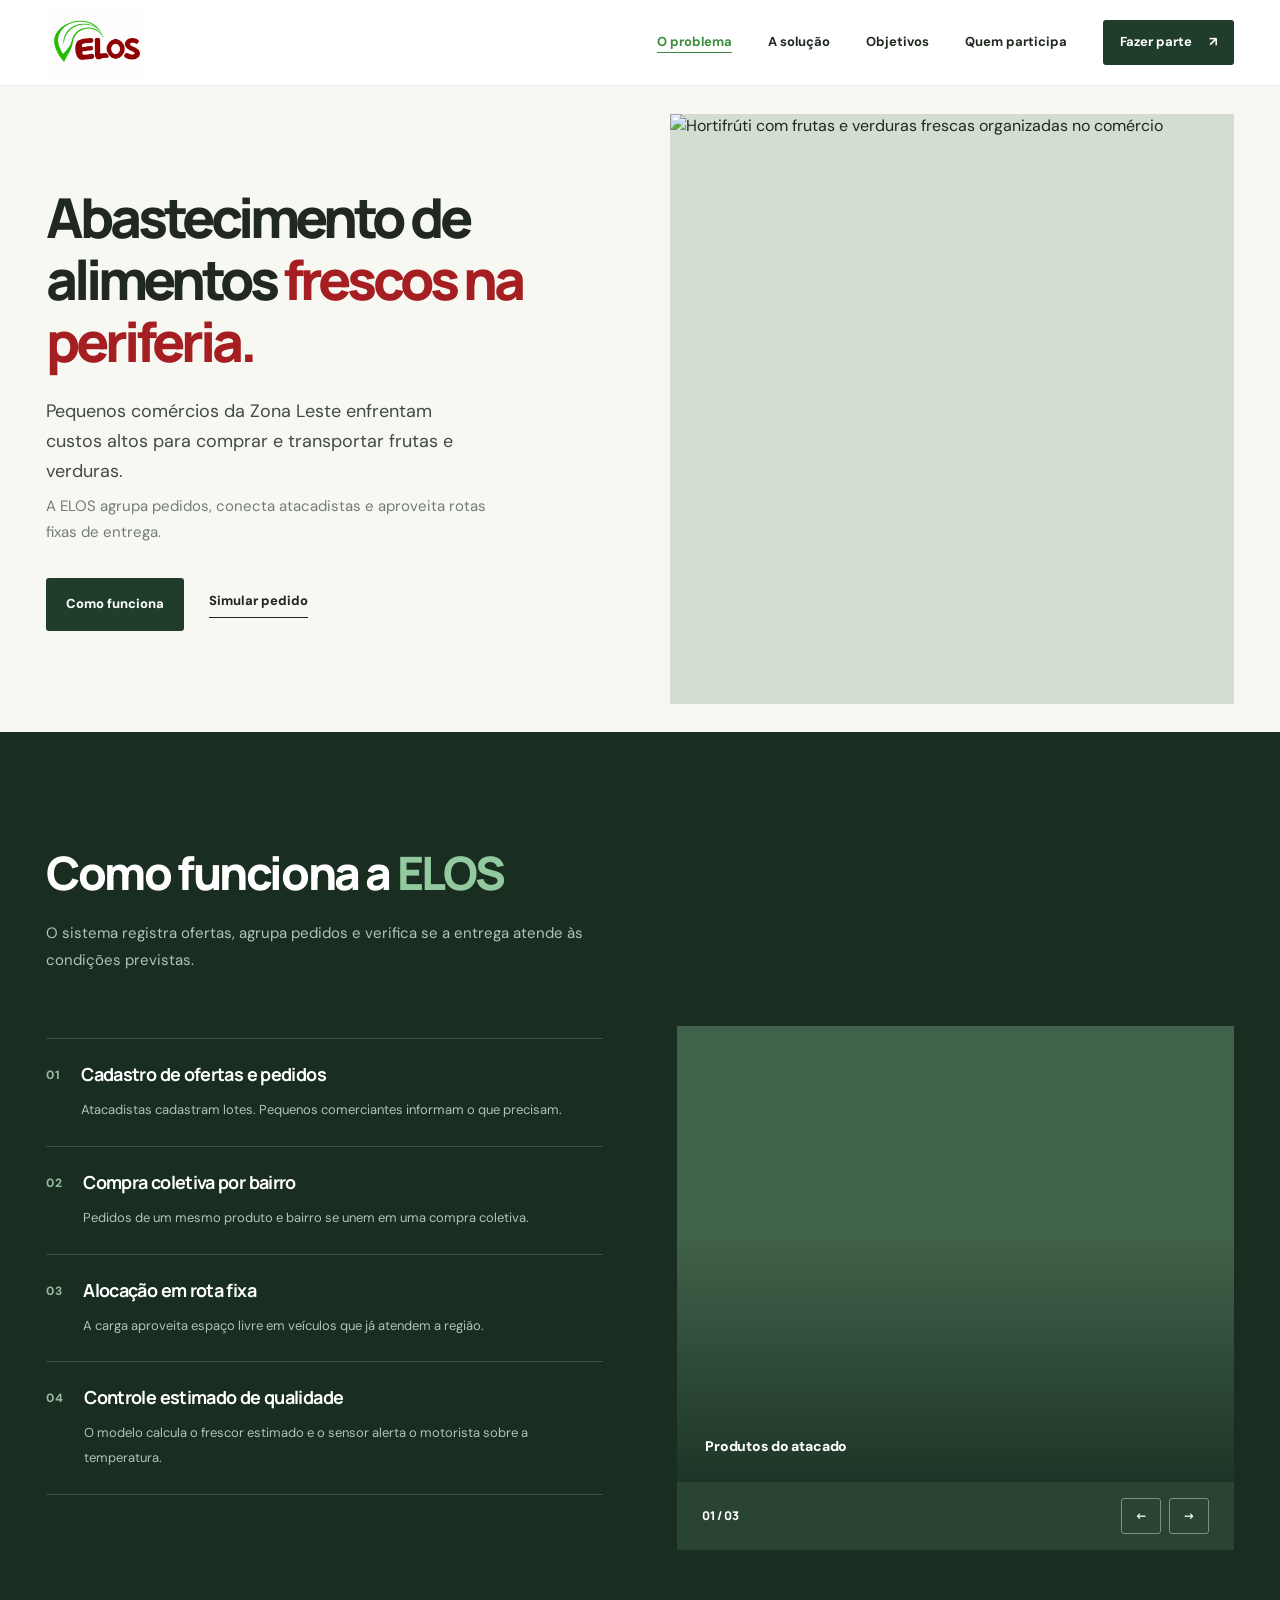
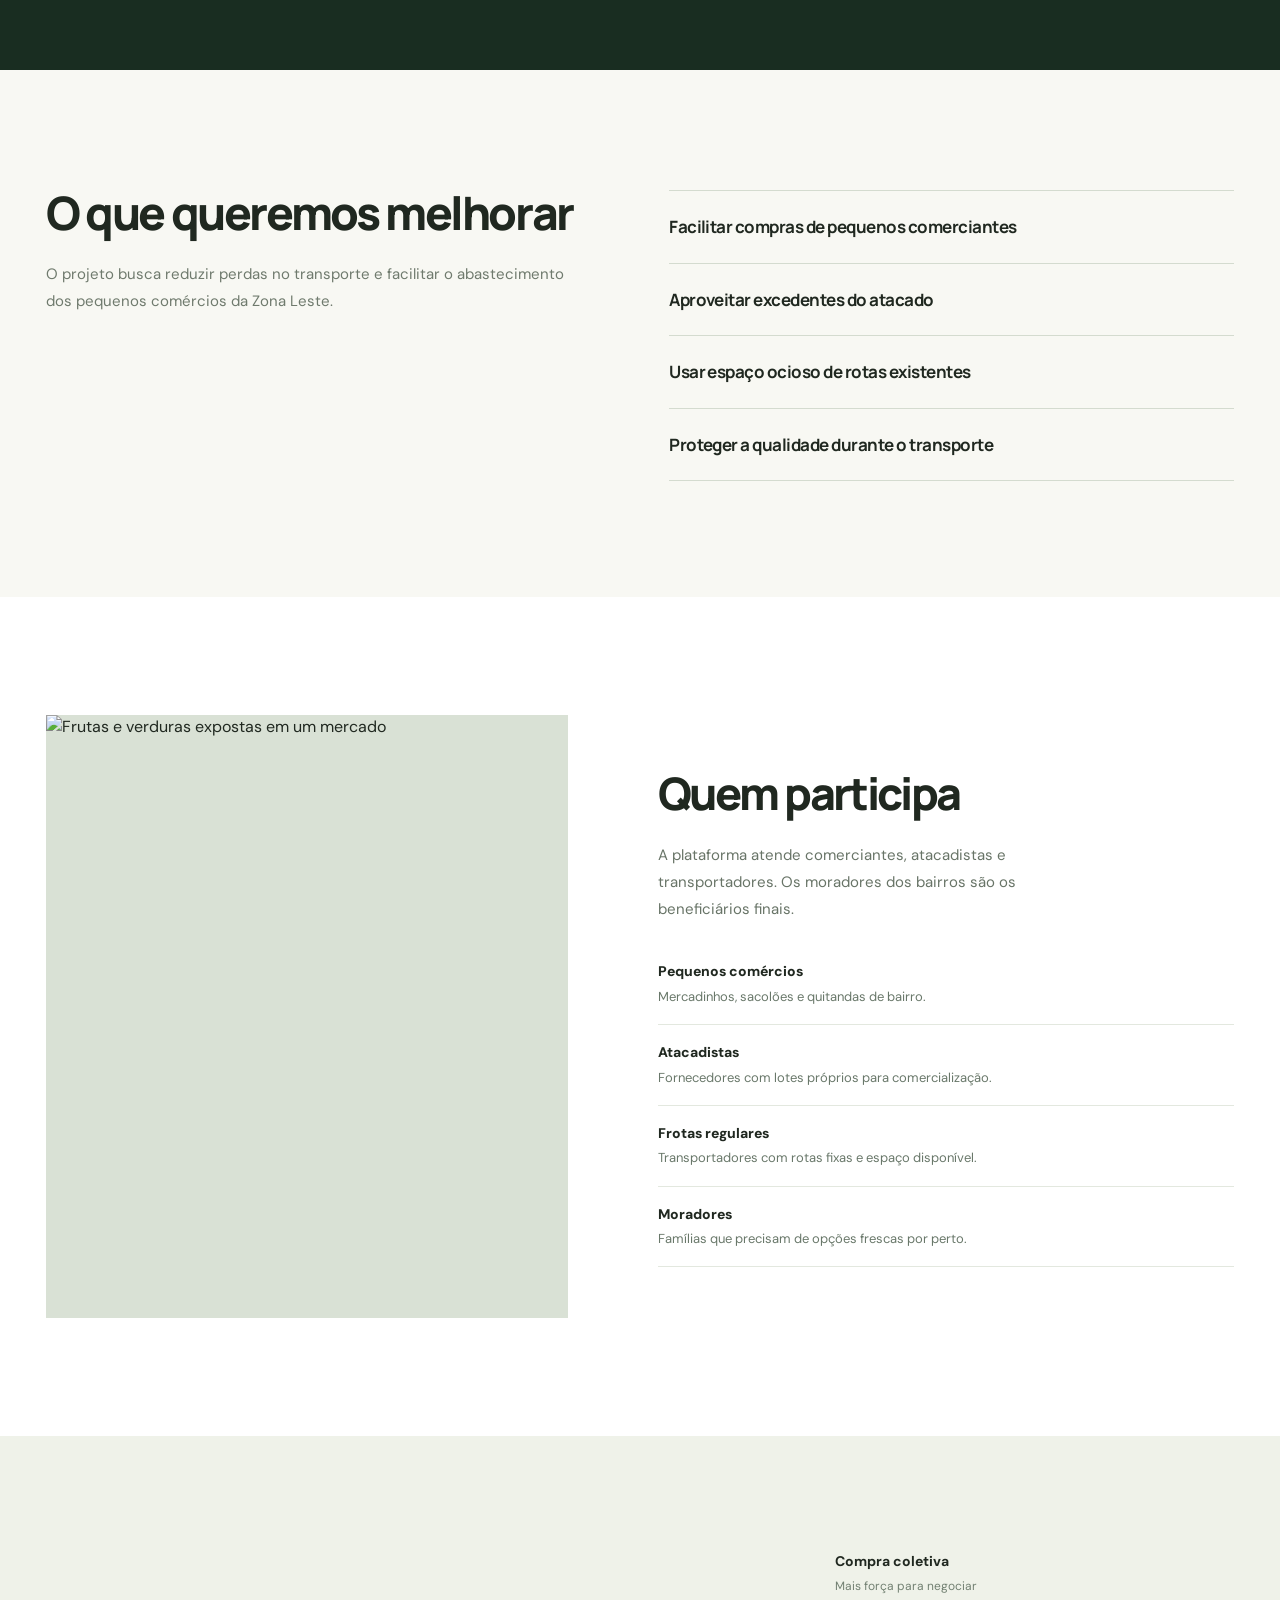
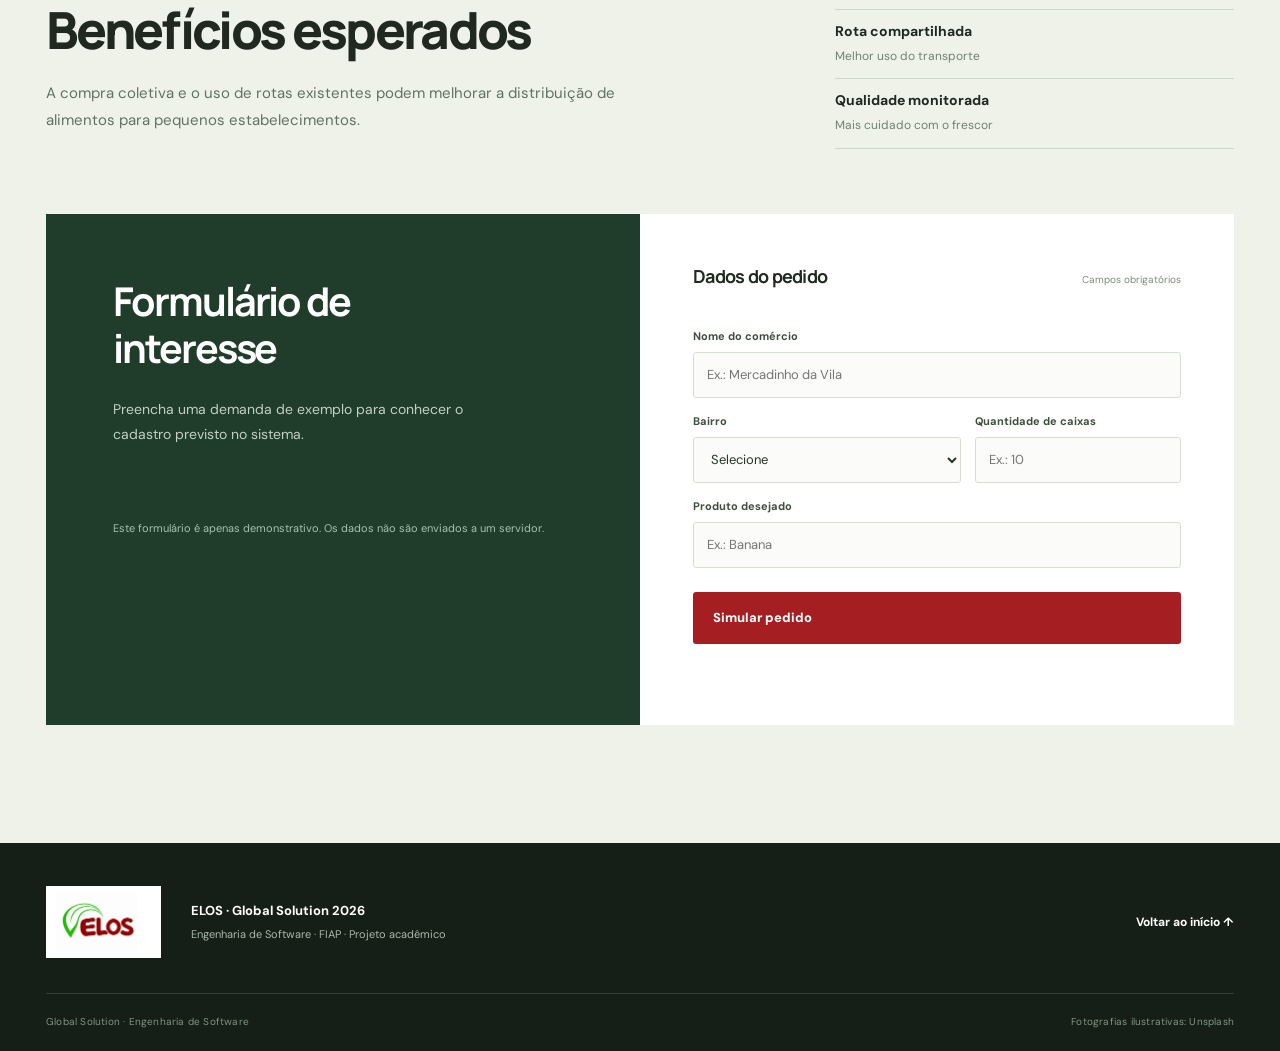
==== docs/index.html @ 97909171 "feat: prepara site ELOS para GitHub Pages" ====
<!doctype html>
<html lang="pt-BR">
<head>
  <meta charset="utf-8">
  <meta name="viewport" content="width=device-width, initial-scale=1">
  <meta name="theme-color" content="#f7f7f2">
  <meta name="description" content="ELOS: uma proposta de redistribuição alimentar que conecta atacadistas, pequenos comerciantes e rotas fixas para ampliar o acesso a alimentos frescos na periferia.">
  <title>ELOS — Alimentar conexões. Transformar bairros.</title>
  <link rel="preconnect" href="https://fonts.googleapis.com">
  <link rel="preconnect" href="https://fonts.gstatic.com" crossorigin>
  <link href="https://fonts.googleapis.com/css2?family=DM+Sans:wght@400;500;600;700&family=Manrope:wght@400;500;600;700;800&display=swap" rel="stylesheet">
  <link rel="stylesheet" href="css/style.css">
  <script src="js/script.js" defer></script>
</head>
<body>
  <a class="skip-link" href="#problema">Pular para o conteúdo</a>

  <header class="site-header" id="inicio">
    <div class="wrap header-inner">
      <a class="brand" href="#inicio" aria-label="ELOS — voltar ao início">
        <img src="img/logo-elos.jpeg" width="160" height="79" alt="ELOS — logotipo oficial">
      </a>
      <button class="menu-toggle" type="button" aria-label="Abrir menu" aria-expanded="false" aria-controls="site-nav">
        <span></span><span></span><span></span>
      </button>
      <nav class="site-nav" id="site-nav" aria-label="Navegação principal">
        <a href="#problema">O problema</a>
        <a href="#tecnologia">A solução</a>
        <a href="#objetivos">Objetivos</a>
        <a href="#publico">Quem participa</a>
        <a class="nav-cta" href="#beneficios">Fazer parte <span aria-hidden="true">↗</span></a>
      </nav>
    </div>
  </header>

  <main>
    <section class="hero" id="problema" aria-labelledby="hero-title">
      <div class="wrap hero-grid">
        <div class="hero-copy">
          <h1 id="hero-title">Abastecimento de alimentos <span>frescos na periferia.</span></h1>
          <p>Pequenos comércios da Zona Leste enfrentam custos altos para comprar e transportar frutas e verduras.</p>
          <p>A ELOS agrupa pedidos, conecta atacadistas e aproveita rotas fixas de entrega.</p>
          <div class="hero-actions">
            <a class="button button-dark" href="#tecnologia">Como funciona</a>
            <a class="text-link" href="#beneficios">Simular pedido</a>
          </div>
        </div>
        <div class="hero-visual">
          <img class="hero-image" src="https://images.unsplash.com/photo-1542838132-92c53300491e?auto=format&amp;fit=crop&amp;w=1250&amp;q=78" alt="Hortifrúti com frutas e verduras frescas organizadas no comércio" fetchpriority="high">
        </div>
      </div>
    </section>

    <section class="solution" id="tecnologia" aria-labelledby="solution-title">
      <div class="wrap solution-inner">
        <div class="section-intro intro-light">
          <h2 id="solution-title">Como funciona a <em>ELOS</em></h2>
          <p>O sistema registra ofertas, agrupa pedidos e verifica se a entrega atende às condições previstas.</p>
        </div>
        <div class="solution-grid">
          <div class="process-list" aria-label="Etapas da solução">
            <div class="process-step"><span class="step-no">01</span><div><h3>Cadastro de ofertas e pedidos</h3><span>Atacadistas cadastram lotes. Pequenos comerciantes informam o que precisam.</span></div></div>
            <div class="process-step"><span class="step-no">02</span><div><h3>Compra coletiva por bairro</h3><span>Pedidos de um mesmo produto e bairro se unem em uma compra coletiva.</span></div></div>
            <div class="process-step"><span class="step-no">03</span><div><h3>Alocação em rota fixa</h3><span>A carga aproveita espaço livre em veículos que já atendem a região.</span></div></div>
            <div class="process-step"><span class="step-no">04</span><div><h3>Controle estimado de qualidade</h3><span>O modelo calcula o frescor estimado e o sensor alerta o motorista sobre a temperatura.</span></div></div>
          </div>
          <div class="photo-story" aria-roledescription="carrossel" aria-label="Imagens da cadeia de abastecimento">
            <div class="photo-slides">
              <figure class="photo-slide is-active" data-slide="0"><img src="https://images.unsplash.com/photo-1488459716781-31db52582fe9?auto=format&amp;fit=crop&amp;w=1000&amp;q=78" alt="Hortaliças e produtos frescos em uma feira" loading="lazy"><figcaption>Produtos do atacado</figcaption></figure>
              <figure class="photo-slide" data-slide="1"><img src="https://images.unsplash.com/photo-1586528116311-ad8dd3c8310d?auto=format&amp;fit=crop&amp;w=1000&amp;q=78" alt="Espaço logístico utilizado para movimentação de mercadorias" loading="lazy"><figcaption>Transporte em rota fixa</figcaption></figure>
              <figure class="photo-slide" data-slide="2"><img src="https://images.unsplash.com/photo-1542838132-92c53300491e?fit=crop&amp;w=900&amp;q=75" alt="Bancas de verduras e legumes em um comércio" loading="lazy"><figcaption>Hortifrúti no comércio</figcaption></figure>
            </div>
            <div class="photo-controls"><span id="slide-status">01 / 03</span><div><button type="button" id="slide-prev" aria-label="Imagem anterior">←</button><button type="button" id="slide-next" aria-label="Próxima imagem">→</button></div></div>
          </div>
        </div>
      </div>
    </section>

    <section class="goals" id="objetivos" aria-labelledby="goals-title">
      <div class="wrap goals-grid">
        <div class="section-intro">
          <h2 id="goals-title">O que queremos melhorar</h2>
          <p>O projeto busca reduzir perdas no transporte e facilitar o abastecimento dos pequenos comércios da Zona Leste.</p>
        </div>
        <div class="goal-lines">
          <div><strong>Facilitar compras de pequenos comerciantes</strong></div>
          <div><strong>Aproveitar excedentes do atacado</strong></div>
          <div><strong>Usar espaço ocioso de rotas existentes</strong></div>
          <div><strong>Proteger a qualidade durante o transporte</strong></div>
        </div>
      </div>
    </section>

    <section class="audience" id="publico" aria-labelledby="audience-title">
      <div class="wrap audience-grid">
        <div class="audience-photo"><img src="https://images.unsplash.com/photo-1542838132-92c53300491e?auto=format&amp;fit=crop&amp;w=1050&amp;q=75" alt="Área de hortifrúti em mercado, com variedade de produtos frescos" loading="lazy"></div>
        <div class="audience-copy">
          <h2 id="audience-title">Quem participa</h2>
          <p>A plataforma atende comerciantes, atacadistas e transportadores. Os moradores dos bairros são os beneficiários finais.</p>
          <ul class="audience-list">
            <li><strong>Pequenos comércios</strong><span>Mercadinhos, sacolões e quitandas de bairro.</span></li>
            <li><strong>Atacadistas</strong><span>Fornecedores com lotes próprios para comercialização.</span></li>
            <li><strong>Frotas regulares</strong><span>Transportadores com rotas fixas e espaço disponível.</span></li>
            <li><strong>Moradores</strong><span>Famílias que precisam de opções frescas por perto.</span></li>
          </ul>
        </div>
      </div>
    </section>

    <section class="benefits" id="beneficios" aria-labelledby="benefits-title">
      <div class="wrap benefits-top">
        <div>
          <h2 id="benefits-title">Benefícios esperados</h2>
          <p>A compra coletiva e o uso de rotas existentes podem melhorar a distribuição de alimentos para pequenos estabelecimentos.</p>
        </div>
        <div class="benefit-keylines"><div><strong>Compra coletiva</strong><span>Mais força para negociar</span></div><div><strong>Rota compartilhada</strong><span>Melhor uso do transporte</span></div><div><strong>Qualidade monitorada</strong><span>Mais cuidado com o frescor</span></div></div>
      </div>
      <div class="wrap contact-area">
        <div class="contact-copy">
          <h3>Formulário de interesse</h3>
          <p>Preencha uma demanda de exemplo para conhecer o cadastro previsto no sistema.</p>
          <small>Este formulário é apenas demonstrativo. Os dados não são enviados a um servidor.</small>
        </div>
        <form class="interest-form" id="interest-form" novalidate>
          <div class="form-heading"><strong>Dados do pedido</strong><span>Campos obrigatórios</span></div>
          <label for="comercio">Nome do comércio</label>
          <input id="comercio" name="comercio" placeholder="Ex.: Mercadinho da Vila" required maxlength="80" autocomplete="organization">
          <div class="form-row"><div><label for="bairro">Bairro</label><select id="bairro" name="bairro" required><option value="">Selecione</option><option>Itaquera</option><option>Guaianases</option><option>Cidade Tiradentes</option></select></div><div><label for="caixas">Quantidade de caixas</label><input id="caixas" name="caixas" type="number" min="1" max="9999" step="1" placeholder="Ex.: 10" required></div></div>
          <label for="produto">Produto desejado</label>
          <input id="produto" name="produto" placeholder="Ex.: Banana" required maxlength="50">
          <button type="submit" class="button button-submit">Simular pedido</button>
          <div class="form-response" id="form-response" role="status" aria-live="polite"></div>
        </form>
      </div>
    </section>
  </main>

  <footer class="site-footer"><div class="wrap footer-inner"><a href="#inicio" class="footer-brand" aria-label="Voltar ao topo"><img src="img/logo-elos.jpeg" width="115" height="57" alt="ELOS"></a><div><strong>ELOS · Global Solution 2026</strong><span>Engenharia de Software · FIAP · Projeto acadêmico</span></div><a class="footer-top" href="#inicio">Voltar ao início ↑</a></div><div class="wrap footer-bottom"><span>Global Solution · Engenharia de Software</span><span>Fotografias ilustrativas: Unsplash</span></div></footer>
</body>
</html>
---- docs/css/style.css ----
:root{--ink:#202820;--forest:#203d2b;--forest-deep:#192d21;--green:#3c8c3c;--wine:#a51f22;--muted:#6a736a;--paper:#f8f8f3;--warm:#f1f0e8;--line:#dde2d9;--white:#fff}
*{box-sizing:border-box}html{scroll-behavior:smooth;scroll-padding-top:88px}body{margin:0;background:var(--white);color:var(--ink);font:400 16px/1.55 'DM Sans',sans-serif;-webkit-font-smoothing:antialiased}a{color:inherit;text-decoration:none}button,input,select{font:inherit}button{cursor:pointer}img{max-width:100%;display:block}h1,h2,h3,p{margin-top:0}h1,h2,h3{font-family:Manrope,sans-serif;letter-spacing:-.052em}h2{font-weight:800}.wrap{width:min(1190px,calc(100% - 92px));margin:0 auto}.skip-link{position:absolute;top:-80px;left:16px;background:var(--forest);color:white;padding:8px;z-index:100}.skip-link:focus{top:8px}.site-header{height:86px;background:rgba(255,255,255,.97);border-bottom:1px solid #ecede8;position:sticky;top:0;z-index:30;backdrop-filter:blur(16px)}.header-inner{height:100%;display:flex;align-items:center;justify-content:space-between}.brand{width:142px;display:block}.brand img{width:100%;height:auto;max-height:72px;object-fit:contain;object-position:left}.site-nav{display:flex;align-items:center;gap:36px}.site-nav a{font-size:13px;font-weight:700;white-space:nowrap;transition:color .2s}.site-nav a:not(.nav-cta):hover{color:var(--green)}.site-nav .nav-cta{padding:12px 17px;background:var(--forest);color:white;border-radius:3px}.site-nav .nav-cta:hover,.button-dark:hover{background:#315841}.site-nav .nav-cta span,.button span{margin-left:14px}.menu-toggle{display:none}.hero{background:var(--paper);overflow:hidden}.hero-grid{min-height:646px;display:grid;grid-template-columns:1.05fr .95fr;gap:0}.hero-copy{padding:91px 48px 70px 0;display:flex;flex-direction:column;align-items:flex-start}.eyebrow{font-size:11px;letter-spacing:.18em;font-weight:800;color:#3f6550;display:flex;align-items:center;gap:12px;line-height:1.4}.eyebrow-line{display:inline-block;width:27px;height:2px;background:var(--wine)}.hero h1{font-size:clamp(43px,4.3vw,69px);line-height:1.12;letter-spacing:-.073em;margin:30px 0 25px;font-weight:800}.hero h1 span{color:var(--wine)}.hero p{font-size:18px;line-height:1.65;max-width:440px;margin:0 0 8px;color:#414b41}.hero p+p{font-size:15px;line-height:1.7;color:#737d72}.hero-actions{display:flex;align-items:center;gap:25px;margin:25px 0 32px}.button{display:inline-flex;align-items:center;justify-content:space-between;border:none;border-radius:3px;padding:16px 20px;font-size:13px;font-weight:800;min-height:52px;transition:background .2s,transform .2s}.button:hover{transform:translateY(-2px)}.button-dark{background:var(--forest);color:white}.text-link{font-size:13px;font-weight:800;border-bottom:1px solid var(--ink);padding-bottom:5px;white-space:nowrap}.text-link span{margin-left:8px}.hero-bottom{margin-top:auto;color:#8c9389;font-size:10px;letter-spacing:.11em;display:flex;align-items:center;gap:9px;font-weight:700}.round-dot{width:6px;height:6px;background:var(--green);border-radius:50%}.hero-visual{margin:36px 0 36px;position:relative;min-height:570px;overflow:hidden;background:#d4ddd1}.hero-image{height:100%;width:100%;object-fit:cover;position:absolute;inset:0}.image-tag{background:white;padding:22px 25px;position:absolute;left:-1px;bottom:36px;width:260px;display:flex;flex-direction:column;box-shadow:0 12px 40px #0002;line-height:1.4}.image-tag strong{font-family:Manrope,sans-serif;font-size:16px;letter-spacing:-.035em}.image-tag span:last-child{font-size:13px;color:#667466}.tag-line{height:3px;width:30px;background:var(--wine);margin-bottom:14px}.photo-caption{position:absolute;right:17px;top:18px;color:#fff;font-size:10px;letter-spacing:.13em;font-weight:700;text-shadow:0 1px 6px #000a}.hero-indicators{border-top:1px solid var(--line);background:var(--white)}.indicators-inner{display:grid;grid-template-columns:repeat(3,1fr);padding:25px 0}.indicators-inner>div{display:flex;gap:18px;align-items:baseline;padding:0 30px;border-right:1px solid #e1e6df}.indicators-inner>div:first-child{padding-left:0}.indicators-inner>div:last-child{border:0}.indicators-inner strong{font-family:Manrope,sans-serif;font-size:25px;letter-spacing:-.05em;color:#263e2c;white-space:nowrap}.indicators-inner small{font-size:13px}.indicators-inner span{font-size:11px;color:var(--muted);line-height:1.5}.solution{background:var(--forest-deep);color:white;padding:114px 0 120px}.section-intro h2{font-size:clamp(35px,3.6vw,53px);line-height:1.18;max-width:600px;margin:20px 0}.section-intro h2 em,.goals h2 em,.benefits h2 em{font-style:normal;color:var(--wine)}.intro-light .eyebrow{color:#b9d6bf}.intro-light h2{color:white}.intro-light h2 em{color:#93c99e}.section-intro>p{max-width:565px;color:#6f7a6d;font-size:15px;line-height:1.8}.intro-light>p{color:#b1c4b6}.solution-grid{display:grid;grid-template-columns:1fr 1fr;gap:74px;margin-top:52px;align-items:stretch}.process-list{padding:12px 0 0}.process-step{display:flex;gap:21px;padding:22px 0 24px;border-bottom:1px solid #ffffff2b}.process-step:first-child{border-top:1px solid #ffffff2b}.step-no{font-size:12px;color:#96baa0;font-weight:800;letter-spacing:.05em;padding-top:5px}.process-step h3{font-size:18px;margin:0 0 8px;letter-spacing:-.035em}.process-step div span{font-size:13px;line-height:1.75;color:#afc3b5}.inline-link-light{font-size:13px;font-weight:800;display:inline-block;margin-top:28px;color:#d6efdc;border-bottom:1px solid #9cb7a2;padding-bottom:9px}.inline-link-light span{margin-left:26px}.photo-story{background:#294431;min-width:0;align-self:start}.photo-slides{height:456px;position:relative;overflow:hidden}.photo-slide{display:none;margin:0;position:relative;height:100%;background:#41624a}.photo-slide.is-active{display:block}.photo-slide img{height:100%;width:100%;object-fit:cover}.photo-slide::after{content:'';position:absolute;inset:45% 0 0;background:linear-gradient(transparent,#10251abb)}.photo-slide figcaption{position:absolute;z-index:1;left:28px;bottom:25px;font-size:14px;font-weight:800;letter-spacing:-.01em}.photo-controls{height:68px;display:flex;align-items:center;justify-content:space-between;padding:0 25px;font-family:Manrope,sans-serif;font-size:12px;font-weight:800}.photo-controls>div{display:flex;gap:8px}.photo-controls button{height:36px;width:40px;background:transparent;color:#fff;border:1px solid #789282;border-radius:3px}.photo-controls button:hover{background:#4b7759}.goals{background:var(--paper);padding:116px 0}.goals-grid{display:grid;grid-template-columns:1fr 1.05fr;gap:85px}.goals h2{max-width:550px}.goal-lines{margin:4px 0 0}.goal-lines>div{border-top:1px solid #d4dbcf;padding:23px 0;display:flex;gap:36px;align-items:baseline}.goal-lines>div:last-child{border-bottom:1px solid #d4dbcf}.goal-lines span{color:var(--green);font-size:12px;font-weight:800}.goal-lines strong{font-family:Manrope,sans-serif;letter-spacing:-.03em;font-size:17px;line-height:1.5;font-weight:750}.audience{background:white;padding:118px 0}.audience-grid{display:grid;grid-template-columns:.95fr 1.05fr;gap:90px;align-items:center}.audience-photo{height:603px;position:relative;overflow:hidden;background:#d9e1d5}.audience-photo img{width:100%;height:100%;object-fit:cover;object-position:50% 40%}.audience-photo>span{position:absolute;bottom:19px;left:22px;font-size:10px;letter-spacing:.14em;font-weight:800;background:white;padding:10px 13px}.audience-copy h2{font-size:clamp(36px,3.5vw,51px);line-height:1.2;margin:22px 0}.audience-copy>p{font-size:15px;color:#687467;max-width:440px;line-height:1.8;margin-bottom:21px}.audience-list{list-style:none;padding:0;margin:0}.audience-list li{border-bottom:1px solid #e3e8df;padding:17px 0;display:flex;flex-direction:column;gap:4px}.audience-list strong{font-size:14px;font-weight:800}.audience-list span{font-size:13px;color:#69786a}.benefits{background:#eff2e9;padding:104px 0 118px}.benefits-top{display:grid;grid-template-columns:1.28fr .72fr;gap:80px;align-items:end;margin-bottom:65px}.benefits h2{font-size:clamp(38px,4vw,58px);line-height:1.16;margin:20px 0;max-width:740px}.benefits-top p{max-width:600px;font-size:15px;color:#647063;line-height:1.8}.benefit-keylines>div{border-bottom:1px solid #cbd6c6;padding:11px 0}.benefit-keylines strong{display:block;font-size:14px}.benefit-keylines span{font-size:12px;color:#728072}.contact-area{background:var(--forest);display:grid;grid-template-columns:1fr 1fr;min-height:495px}.contact-copy{color:white;padding:64px 67px}.contact-copy .eyebrow{color:#abd6b5}.contact-copy h3{font-size:clamp(32px,3.1vw,44px);line-height:1.19;max-width:395px;margin:25px 0}.contact-copy p{color:#c1d0c2;font-size:14px;line-height:1.8;max-width:370px}.contact-copy small{display:block;margin-top:72px;font-size:11px;color:#a6c2ac;line-height:1.5}.interest-form{background:#fff;padding:49px 53px;display:flex;flex-direction:column}.form-heading{display:flex;justify-content:space-between;gap:12px;align-items:baseline;margin-bottom:22px}.form-heading strong{font-family:Manrope,sans-serif;font-size:18px;letter-spacing:-.04em}.form-heading span{font-size:10px;color:#7d8a7c}.interest-form label{font-weight:700;font-size:11px;color:#3e4f3e;margin:15px 0 7px}.interest-form input,.interest-form select{width:100%;height:46px;border:1px solid #d6ded4;background:#fbfcfa;border-radius:3px;padding:0 13px;color:#263429;font-size:13px;outline:none}.interest-form input:focus,.interest-form select:focus{border-color:#438f4e;box-shadow:0 0 0 3px #4baa4b20}.interest-form input[aria-invalid="true"],.interest-form select[aria-invalid="true"]{border-color:#aa2028}.form-row{display:grid;grid-template-columns:1.13fr .87fr;gap:14px}.form-row>div{display:flex;flex-direction:column}.button-submit{background:var(--wine);color:#fff;width:100%;margin-top:24px}.button-submit:hover{background:#8b1a1c}.form-response{font-size:12px;line-height:1.65;min-height:22px;color:#32663b;margin-top:10px}.form-response.error{color:#a51f22}.site-footer{background:#151e17;color:white;padding:43px 0 22px}.footer-inner{display:flex;gap:30px;align-items:center}.footer-brand{background:white;padding:6px 10px;width:115px;flex:0 0 auto}.footer-brand img{width:100%;height:auto}.footer-inner>div{display:flex;flex-direction:column;gap:5px}.footer-inner strong{font-size:13px}.footer-inner span{font-size:11px;color:#aab9ac}.footer-top{margin-left:auto;font-size:12px;font-weight:700}.footer-bottom{display:flex;justify-content:space-between;gap:20px;margin-top:35px;padding-top:20px;border-top:1px solid #ffffff24;color:#809486;font-size:10px;letter-spacing:.02em}
@media(max-width:1040px){.site-nav{gap:20px}.site-nav a{font-size:12px}.wrap{width:min(1190px,calc(100% - 55px))}.hero-grid{grid-template-columns:1fr .9fr}.hero-copy{padding-right:26px}.solution-grid{gap:35px}.goals-grid,.audience-grid{gap:55px}.contact-copy{padding:50px 35px}.interest-form{padding:42px 35px}}
@media(max-width:760px){html{scroll-padding-top:72px}.wrap{width:calc(100% - 38px)}.site-header{height:72px}.brand{width:112px}.header-inner{position:relative}.menu-toggle{display:flex;flex-direction:column;justify-content:center;gap:5px;align-items:center;height:40px;width:43px;background:transparent;border:1px solid #d7e3d8;border-radius:3px}.menu-toggle span{width:20px;height:2px;background:#243b29}.site-nav{display:none;position:absolute;left:-19px;right:-19px;top:71px;background:#fff;flex-direction:column;align-items:stretch;gap:0;padding:10px 19px 22px;border-bottom:1px solid #e1e6dd;box-shadow:0 19px 29px #0001}.site-nav.is-open{display:flex}.site-nav a{padding:12px 3px;font-size:14px}.site-nav .nav-cta{padding:14px;margin-top:10px;text-align:center}.hero-grid{display:flex;flex-direction:column}.hero-copy{padding:67px 0 39px}.hero h1{font-size:clamp(39px,8vw,58px);margin:25px 0 19px}.hero p{font-size:16px}.hero p+p{font-size:14px}.hero-bottom{margin-top:30px}.hero-visual{height:370px;min-height:0;margin:0 0 24px}.image-tag{bottom:18px;width:236px;padding:16px 19px}.hero-indicators .wrap{width:calc(100% - 24px)}.indicators-inner{padding:20px 0;grid-template-columns:repeat(3,1fr)}.indicators-inner>div{display:flex;flex-direction:column;gap:5px;align-items:flex-start;padding:0 12px}.indicators-inner>div:first-child{padding-left:5px}.indicators-inner strong{font-size:21px}.indicators-inner span{font-size:10px}.solution,.goals,.audience,.benefits{padding:72px 0}.section-intro h2,.audience-copy h2,.benefits h2{font-size:clamp(34px,7vw,47px)}.solution-grid{grid-template-columns:1fr;gap:37px;margin-top:23px}.process-step{padding:17px 0}.photo-slides{height:330px}.goals-grid,.audience-grid,.benefits-top,.contact-area{grid-template-columns:1fr;gap:27px}.audience-photo{height:360px;order:2}.audience-copy{order:1}.benefits-top{margin-bottom:40px}.contact-copy{padding:40px 28px 25px}.contact-copy h3{margin:17px 0}.contact-copy small{margin-top:25px}.interest-form{padding:28px 23px 34px}.footer-inner{flex-wrap:wrap;gap:17px}.footer-top{margin-left:0}.footer-bottom{flex-direction:column;gap:6px;margin-top:24px}}
@media(max-width:400px){.hero h1{font-size:38px}.hero-actions{flex-direction:column;align-items:stretch;width:100%;gap:18px}.text-link{text-align:center}.form-row{grid-template-columns:1fr;gap:0}.form-heading{flex-direction:column;gap:3px}.hero-visual{height:315px}}
@media(prefers-reduced-motion:reduce){html{scroll-behavior:auto}.button{transition:none}}

/* Ajustes de conteúdo e espaçamento — revisão ELOS */
.hero-copy{justify-content:center;padding-top:70px;padding-bottom:70px}
.hero h1{margin-top:0;max-width:680px}
.hero-actions{margin-top:25px;margin-bottom:0}
.hero-visual{margin-top:36px;margin-bottom:36px}
.section-intro h2,.audience-copy h2,.benefits h2{margin-top:0}
.goal-lines>div{gap:0}
.goal-lines strong{font-weight:700}
.audience-copy h2{max-width:440px}
.contact-copy h3{margin-top:0}
.photo-slide img{object-fit:cover}
@media(max-width:760px){
 .hero-copy{padding:47px 0 32px}
 .hero h1{margin:0 0 22px}
 .hero-actions{margin-top:23px}
 .hero-visual{height:350px;margin:0 0 23px}
 .solution-grid{margin-top:29px}
 .solution,.goals,.audience,.benefits{padding:65px 0}
 .contact-copy h3{margin-top:0}
}
@media(max-width:400px){.hero-visual{height:310px}}

/* ELOS ajustes V3 */
.hero-copy {
    justify-content: center;
    padding-top: 55px;
    padding-bottom: 55px;
}

.hero-visual {
    margin-top: 28px;
    margin-bottom: 28px;
}

@media (max-width: 760px) {
    .hero-copy {
        padding: 42px 0 24px;
    }

    .solution, .goals, .audience, .benefits {
        padding: 62px 0;
    }
}

/* Revisao FIAP - navegacao */
.site-nav a[aria-current="location"] {
    color: var(--green);
    text-decoration: underline;
    text-underline-offset: 6px;
}
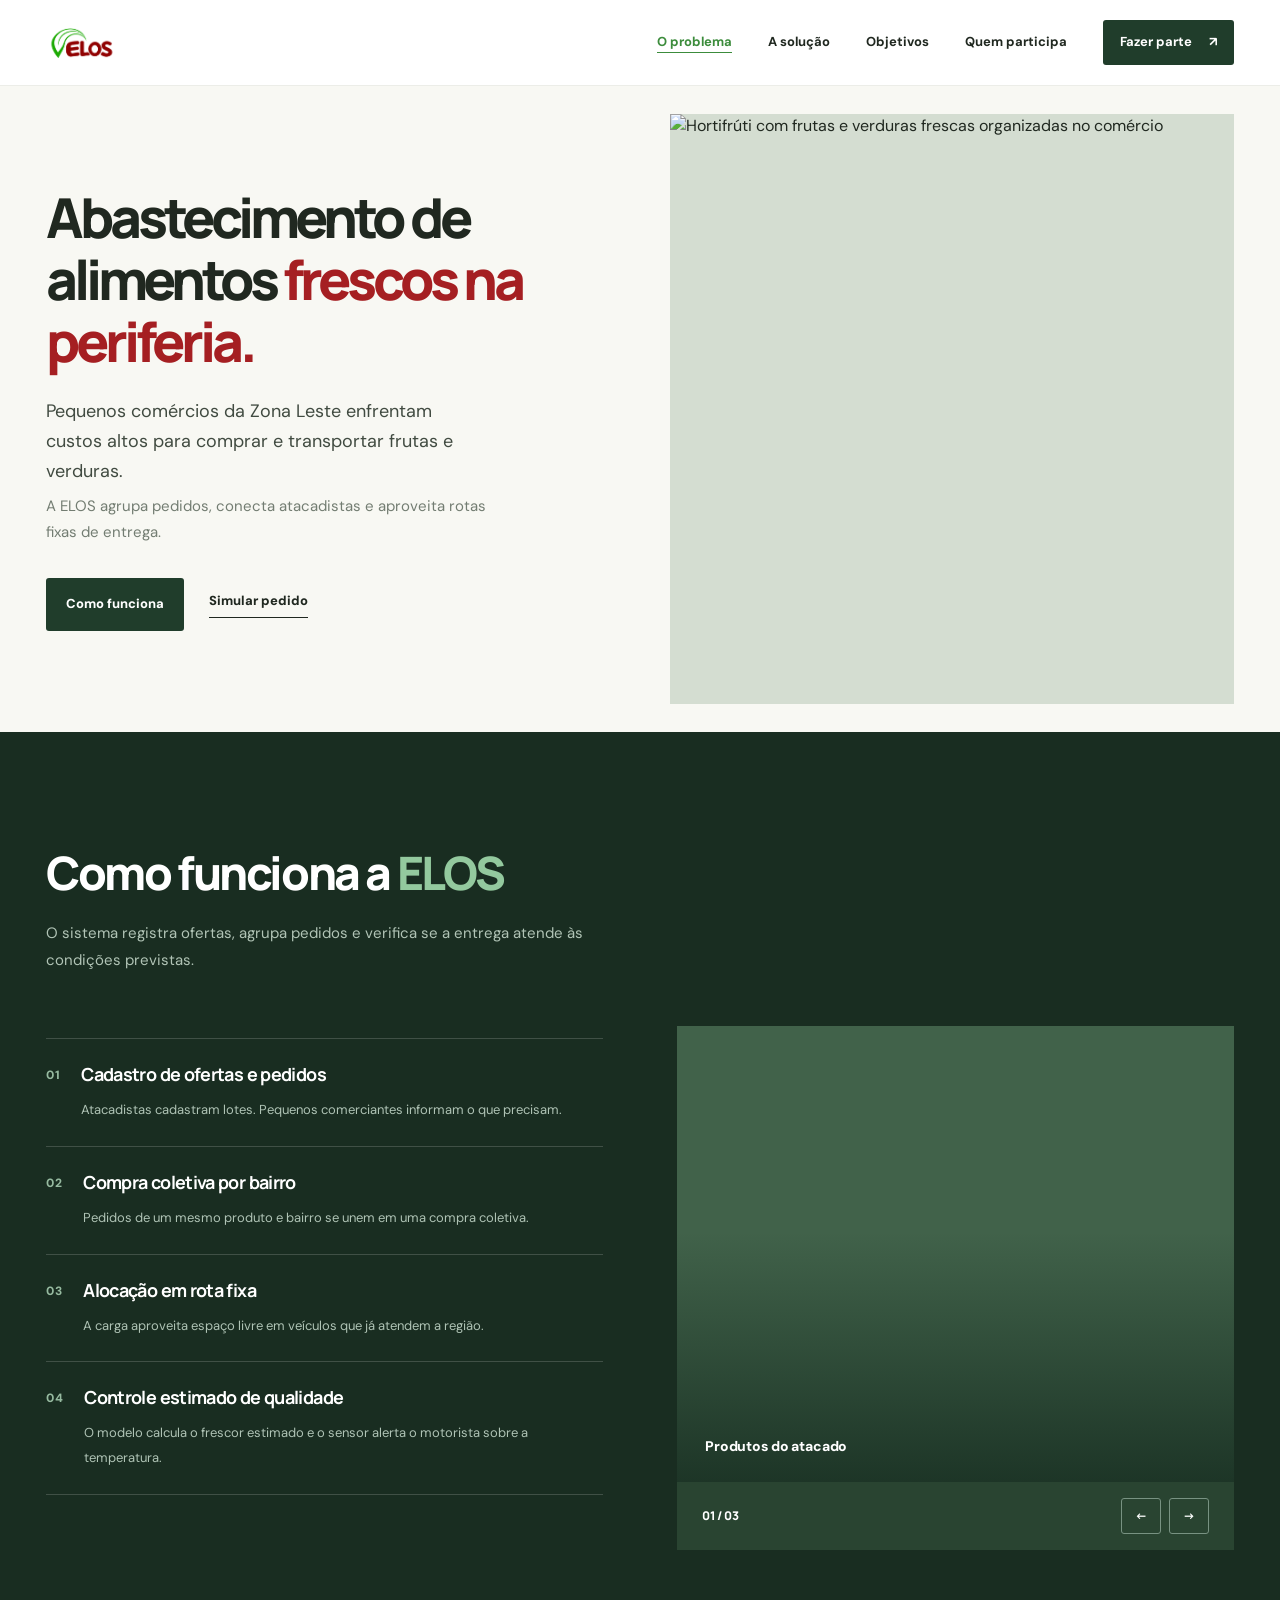
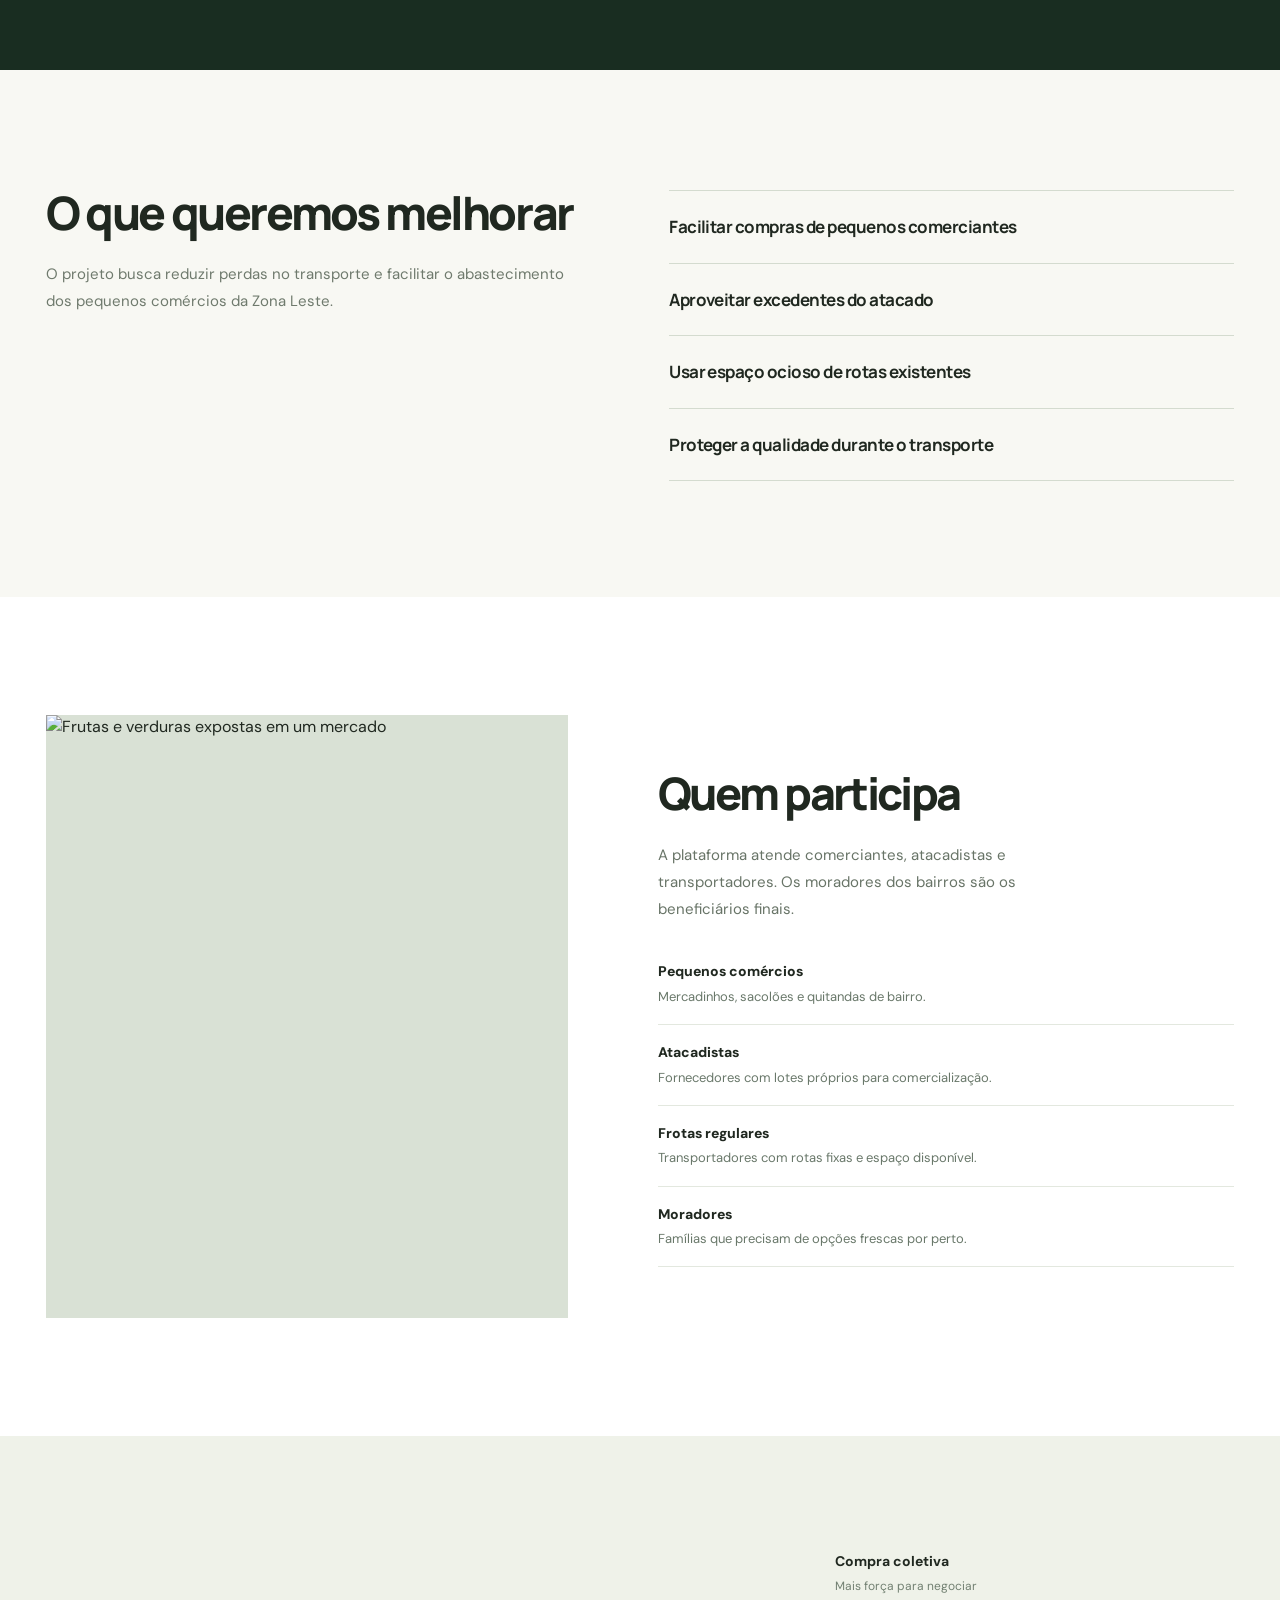
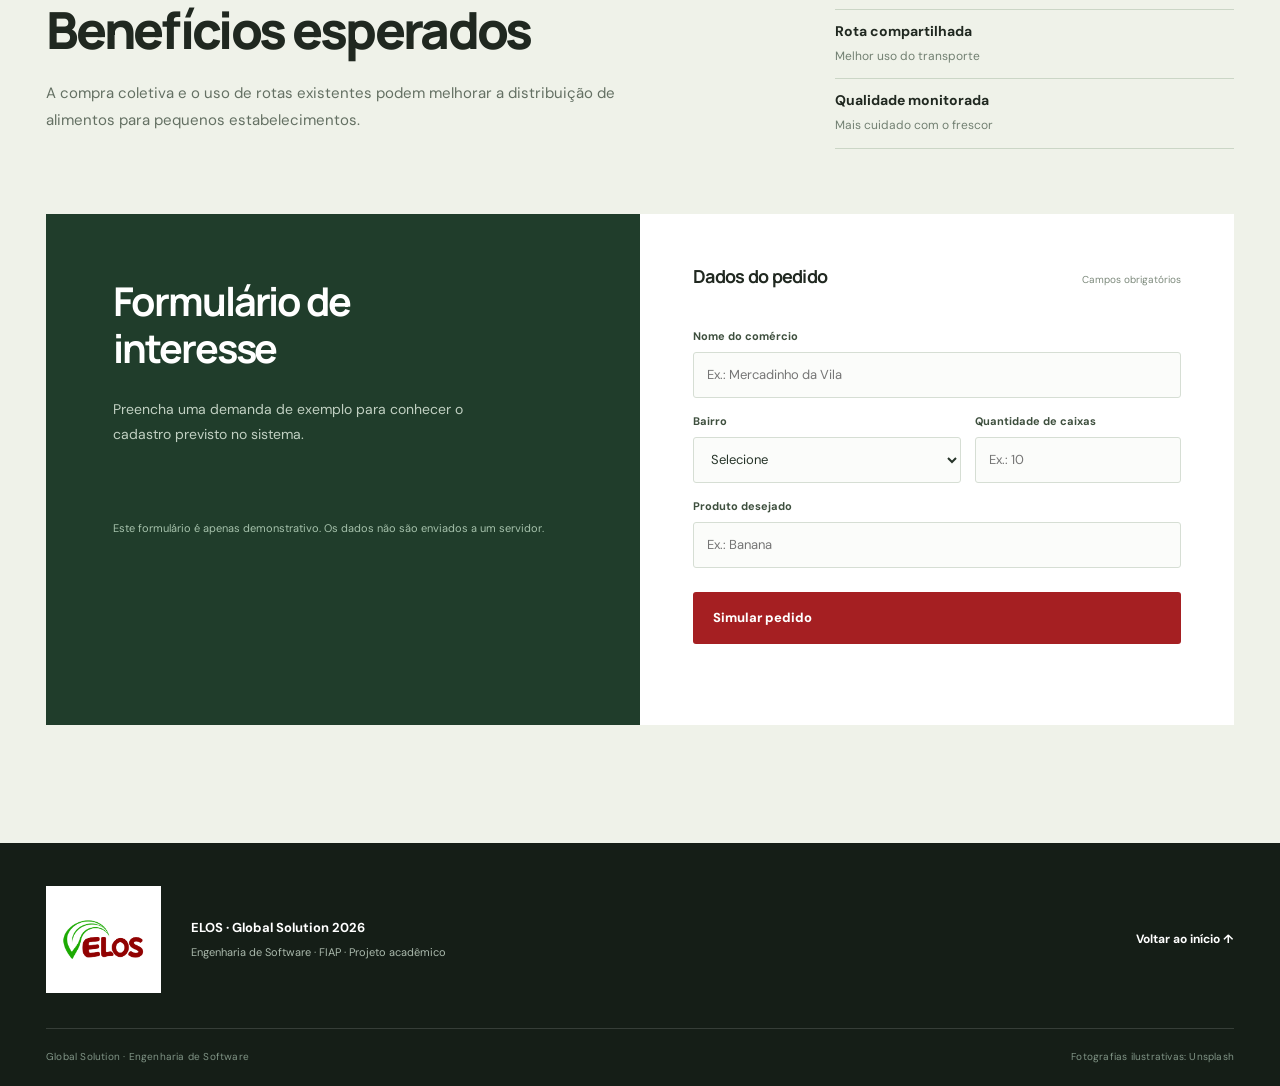
==== commit bbc61d82: "fix: ajusta logo e favicon png transparente" ====
--- a/docs/index.html
+++ b/docs/index.html
@@ -11,6 +11,9 @@
   <link href="https://fonts.googleapis.com/css2?family=DM+Sans:wght@400;500;600;700&family=Manrope:wght@400;500;600;700;800&display=swap" rel="stylesheet">
   <link rel="stylesheet" href="css/style.css">
   <script src="js/script.js" defer></script>
+    <link rel="icon" type="image/png" sizes="32x32" href="img/faveicon-trans.png?v=6">
+  <link rel="shortcut icon" type="image/png" href="img/faveicon-trans.png?v=6">
+  <link rel="apple-touch-icon" href="img/faveicon-trans.png?v=6">
 </head>
 <body>
   <a class="skip-link" href="#problema">Pular para o conteúdo</a>
@@ -18,7 +21,7 @@
   <header class="site-header" id="inicio">
     <div class="wrap header-inner">
       <a class="brand" href="#inicio" aria-label="ELOS — voltar ao início">
-        <img src="img/logo-elos.jpeg" width="160" height="79" alt="ELOS — logotipo oficial">
+        <img src="img/faveicon-trans.png" width="160" height="79" alt="ELOS — logotipo oficial">
       </a>
       <button class="menu-toggle" type="button" aria-label="Abrir menu" aria-expanded="false" aria-controls="site-nav">
         <span></span><span></span><span></span>
@@ -135,6 +138,6 @@
     </section>
   </main>
 
-  <footer class="site-footer"><div class="wrap footer-inner"><a href="#inicio" class="footer-brand" aria-label="Voltar ao topo"><img src="img/logo-elos.jpeg" width="115" height="57" alt="ELOS"></a><div><strong>ELOS · Global Solution 2026</strong><span>Engenharia de Software · FIAP · Projeto acadêmico</span></div><a class="footer-top" href="#inicio">Voltar ao início ↑</a></div><div class="wrap footer-bottom"><span>Global Solution · Engenharia de Software</span><span>Fotografias ilustrativas: Unsplash</span></div></footer>
+  <footer class="site-footer"><div class="wrap footer-inner"><a href="#inicio" class="footer-brand" aria-label="Voltar ao topo"><img src="img/faveicon-trans.png" width="115" height="57" alt="ELOS"></a><div><strong>ELOS · Global Solution 2026</strong><span>Engenharia de Software · FIAP · Projeto acadêmico</span></div><a class="footer-top" href="#inicio">Voltar ao início ↑</a></div><div class="wrap footer-bottom"><span>Global Solution · Engenharia de Software</span><span>Fotografias ilustrativas: Unsplash</span></div></footer>
 </body>
 </html>
